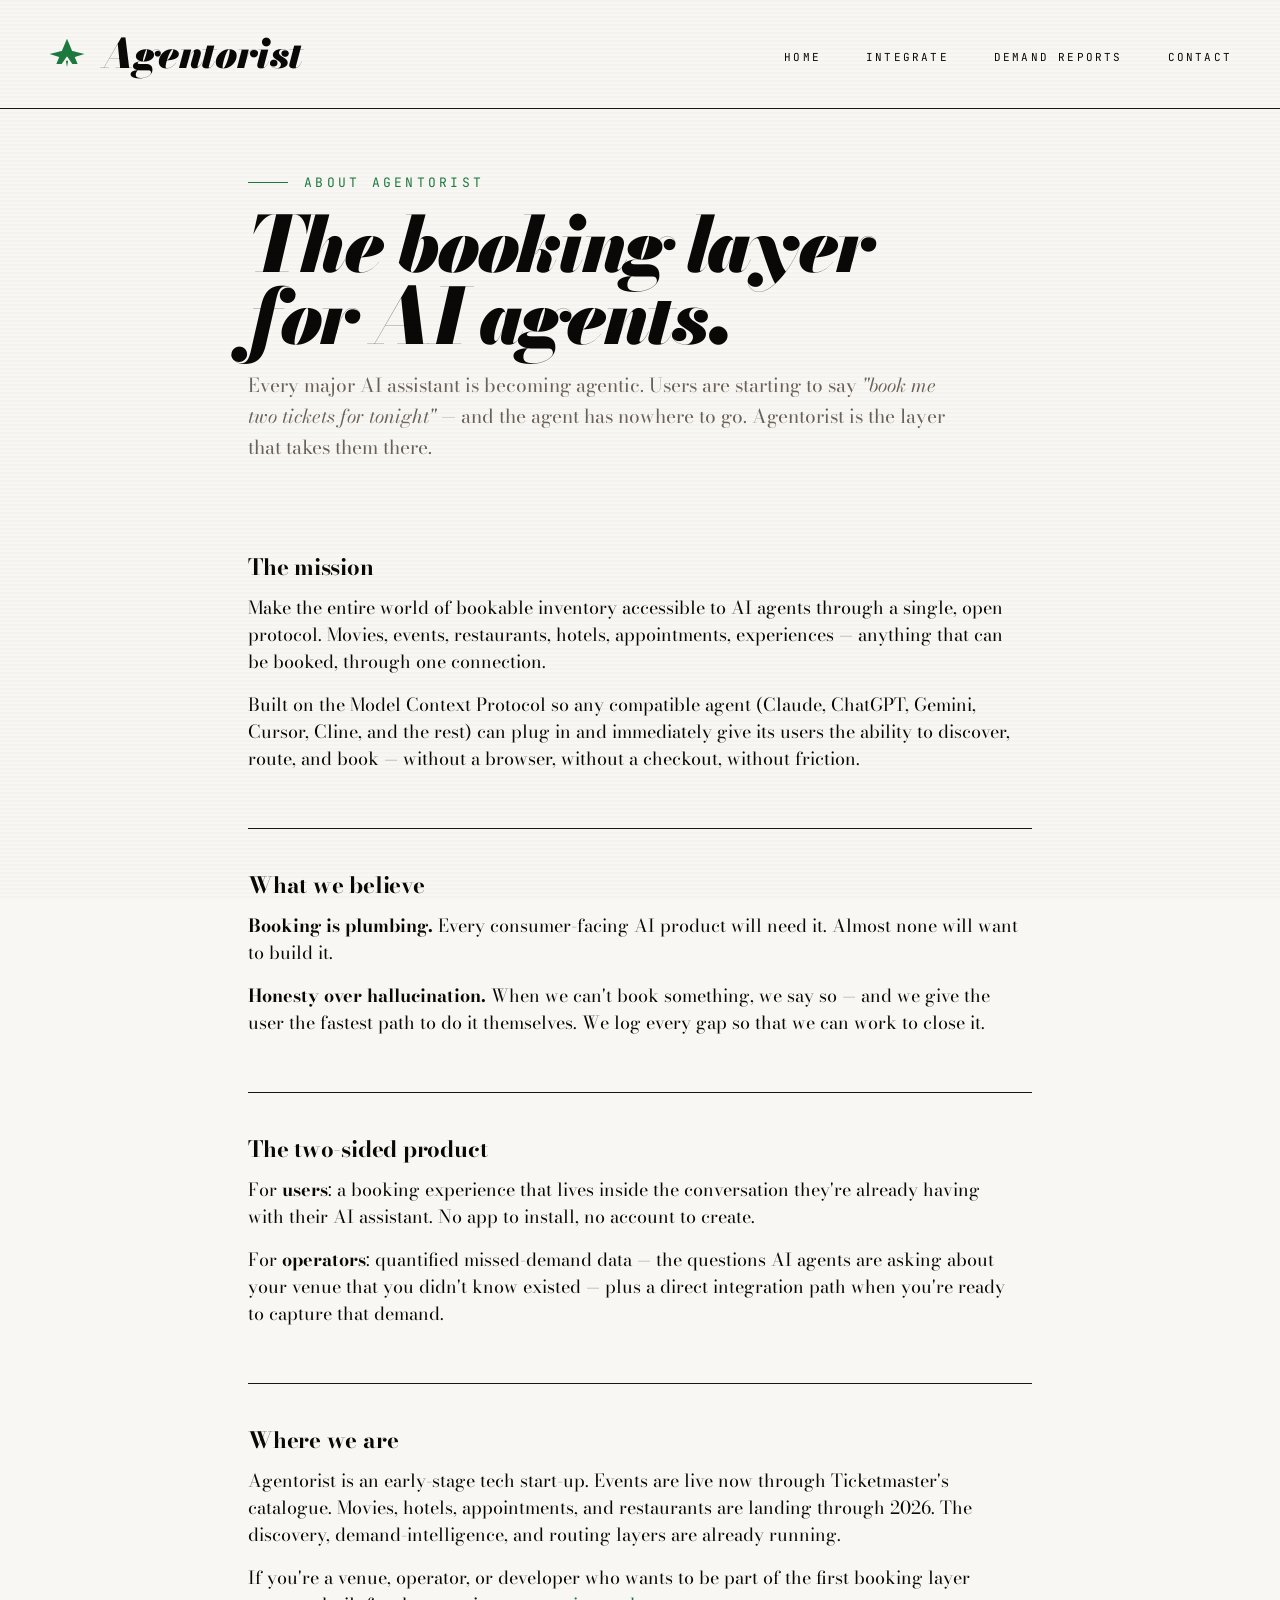
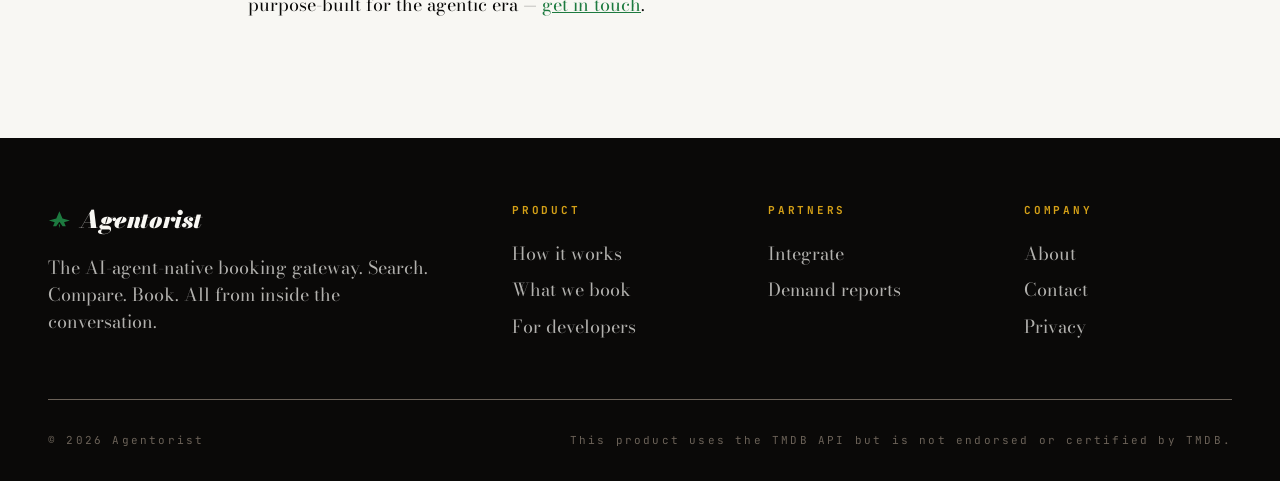
==== about.html @ 30a3c669 "Initial site files" ====
<!DOCTYPE html>
<html lang="en">
<head>
<meta charset="UTF-8">
<meta name="viewport" content="width=device-width, initial-scale=1.0">
<title>About — Agentorist</title>
<meta name="description" content="Agentorist is the booking layer for AI agents. A new tech start-up building the infrastructure between agents and the world's booking economy.">
<link rel="icon" type="image/svg+xml" href="favicon.svg">
<link rel="preconnect" href="https://fonts.googleapis.com">
<link rel="preconnect" href="https://fonts.gstatic.com" crossorigin>
<link href="https://fonts.googleapis.com/css2?family=Bodoni+Moda:ital,opsz,wght@0,6..96,400;0,6..96,700;0,6..96,900;1,6..96,400&family=JetBrains+Mono:wght@400;600&display=swap" rel="stylesheet">
<link rel="stylesheet" href="brand.css">
</head>
<body>

<svg width="0" height="0" style="position:absolute" aria-hidden="true">
  <symbol id="agt-mark" viewBox="0 0 100 100">
    <path fill="currentColor" d="M 50 10 L 63.6 42 L 96 50 L 70.4 58 L 78 76 L 64 76 L 50 56 L 36 76 L 22 76 L 29.6 58 L 4 50 L 36.4 42 Z"/>
    <path fill="currentColor" d="M 28 44 L 72 44 L 72 56 L 28 56 Z"/>
    <path fill="currentColor" d="M 47 68 L 53 68 L 50 84 Z"/>
  </symbol>
</svg>

<header>
  <a class="logo" href="index.html"><svg aria-hidden="true"><use href="#agt-mark"/></svg>Agentorist</a>
  <nav>
    <a href="index.html">Home</a>
    <a href="integrate.html">Integrate</a>
    <a href="data-reports.html">Demand Reports</a>
    <a href="contact.html">Contact</a>
  </nav>
</header>

<div class="page-body">
  <div class="section-label">About Agentorist</div>
  <h1>The booking layer<br><em>for AI agents.</em></h1>
  <p class="lede">
    Every major AI assistant is becoming agentic. Users are starting to say <em>"book me two tickets for tonight"</em> — and the agent has nowhere to go. Agentorist is the layer that takes them there.
  </p>

  <section>
    <h3>The mission</h3>
    <p>
      Make the entire world of bookable inventory accessible to AI agents through a single, open protocol. Movies, events, restaurants, hotels, appointments, experiences — anything that can be booked, through one connection.
    </p>
    <p>
      Built on the Model Context Protocol so any compatible agent (Claude, ChatGPT, Gemini, Cursor, Cline, and the rest) can plug in and immediately give its users the ability to discover, route, and book — without a browser, without a checkout, without friction.
    </p>
  </section>

  <section>
    <h3>What we believe</h3>
    <p>
      <strong>Booking is plumbing.</strong> Every consumer-facing AI product will need it. Almost none will want to build it.
    </p>
    <p>
      <strong>Honesty over hallucination.</strong> When we can't book something, we say so — and we give the user the fastest path to do it themselves. We log every gap so that we can work to close it.
    </p>
  </section>

  <section>
    <h3>The two-sided product</h3>
    <p>
      For <strong>users</strong>: a booking experience that lives inside the conversation they're already having with their AI assistant. No app to install, no account to create.
    </p>
    <p>
      For <strong>operators</strong>: quantified missed-demand data — the questions AI agents are asking about your venue that you didn't know existed — plus a direct integration path when you're ready to capture that demand.
    </p>
  </section>

  <section>
    <h3>Where we are</h3>
    <p>
      Agentorist is an early-stage tech start-up. Events are live now through Ticketmaster's catalogue. Movies, hotels, appointments, and restaurants are landing through 2026. The discovery, demand-intelligence, and routing layers are already running.
    </p>
    <p>
      If you're a venue, operator, or developer who wants to be part of the first booking layer purpose-built for the agentic era — <a href="contact.html">get in touch</a>.
    </p>
  </section>
</div>

<footer>
  <div class="footer-grid">
    <div>
      <div class="logo footer-logo"><svg aria-hidden="true"><use href="#agt-mark"/></svg>Agentorist</div>
      <p class="footer-tagline">The AI-agent-native booking gateway. Search. Compare. Book. All from inside the conversation.</p>
    </div>
    <div>
      <h4>Product</h4>
      <a href="index.html#how">How it works</a>
      <a href="index.html#verticals">What we book</a>
      <a href="index.html#developers">For developers</a>
    </div>
    <div>
      <h4>Partners</h4>
      <a href="integrate.html">Integrate</a>
      <a href="data-reports.html">Demand reports</a>
    </div>
    <div>
      <h4>Company</h4>
      <a href="about.html">About</a>
      <a href="contact.html">Contact</a>
      <a href="privacy.html">Privacy</a>
    </div>
  </div>
  <div class="colophon">
    <span>© 2026 Agentorist</span>
    <span>This product uses the TMDB API but is not endorsed or certified by TMDB.</span>
  </div>
</footer>

</body>
</html>
---- brand.css ----
/* Agentorist shared brand styles.
   Imported by every page in /site so the header, footer, typography, and
   colour palette stay consistent. Page-specific styles live inline in each
   HTML file. */

:root {
  --ink: #0a0908;
  --paper: #f8f7f3;          /* less off-white, between cream and pure white */
  --forest: #1d7a3f;         /* primary brand accent — brighter forest */
  --gold: #d4a017;
  --line: #1a1614;
  --muted: #6b6258;
}

* { box-sizing: border-box; margin: 0; padding: 0; }
html, body { background: var(--paper); color: var(--ink); }
body {
  font-family: 'Bodoni Moda', 'Times New Roman', serif;
  font-size: 18px;
  line-height: 1.5;
  overflow-x: hidden;
}

/* Subtle paper-grain overlay */
body::after {
  content: '';
  position: fixed; inset: 0;
  pointer-events: none;
  background-image:
    repeating-linear-gradient(
      0deg,
      transparent 0,
      transparent 2px,
      rgba(0,0,0,0.015) 2px,
      rgba(0,0,0,0.015) 4px
    );
  z-index: 1000;
}

/* Header ------------------------------------------------------------ */
header {
  border-bottom: 1px solid var(--line);
  padding: 1.5rem 3rem;
  display: flex;
  justify-content: space-between;
  align-items: center;
}
.logo {
  font-weight: 900;
  font-size: 1.5rem;
  letter-spacing: -0.02em;
  font-style: italic;
  display: inline-flex;
  align-items: center;
  gap: 0.4em;
  color: var(--ink);
  text-decoration: none;
}
header .logo { font-size: 2.5rem; }
.logo svg {
  width: 0.95em;
  height: 0.95em;
  color: var(--forest);
  flex-shrink: 0;
}
nav a {
  color: var(--ink);
  text-decoration: none;
  margin-left: 2.5rem;
  font-family: 'JetBrains Mono', monospace;
  font-size: 11px;
  letter-spacing: 0.2em;
  text-transform: uppercase;
  border-bottom: 1px solid transparent;
  padding-bottom: 2px;
  transition: border-color 0.2s;
}
nav a:hover { border-color: var(--forest); }

/* Section layout --------------------------------------------------- */
section {
  padding: 5rem 3rem;
  border-bottom: 1px solid var(--line);
  max-width: 1400px;
  margin: 0 auto;
}
.section-label {
  font-family: 'JetBrains Mono', monospace;
  font-size: 13px;
  letter-spacing: 0.25em;
  text-transform: uppercase;
  color: var(--forest);
  margin-bottom: 1rem;
  display: flex;
  align-items: center;
  gap: 1rem;
}
.section-label::before {
  content: '';
  width: 40px;
  height: 1px;
  background: var(--forest);
}
h1 {
  font-size: clamp(2.5rem, 6vw, 5rem);
  line-height: 0.95;
  letter-spacing: -0.04em;
  font-weight: 900;
  font-style: italic;
  margin-bottom: 1.5rem;
}
h2 {
  font-size: clamp(2.5rem, 5vw, 4.5rem);
  line-height: 1;
  letter-spacing: -0.03em;
  font-weight: 900;
  font-style: italic;
  margin-bottom: 2rem;
  max-width: 18ch;
}
h3 {
  font-size: 1.4rem;
  font-weight: 700;
  margin-bottom: 0.6rem;
  letter-spacing: -0.01em;
}

p { margin-bottom: 1rem; max-width: 70ch; }
p.lead {
  font-size: 1.25rem;
  line-height: 1.5;
  max-width: 60ch;
}

a { color: var(--forest); }
a:hover { color: var(--ink); }

/* Forms ----------------------------------------------------------- */
.form {
  margin-top: 2.5rem;
  display: grid;
  gap: 1.25rem;
  max-width: 640px;
}
.form .row {
  display: grid;
  gap: 0.5rem;
}
.form .row.row-2 {
  grid-template-columns: 1fr 1fr;
  gap: 1.25rem;
}
@media (max-width: 700px) {
  .form .row.row-2 { grid-template-columns: 1fr; }
}
.form label {
  font-family: 'JetBrains Mono', monospace;
  font-size: 10px;
  letter-spacing: 0.2em;
  text-transform: uppercase;
  color: var(--muted);
}
.form label .req { color: var(--forest); }
.form input,
.form select,
.form textarea {
  font-family: inherit;
  font-size: 1rem;
  padding: 0.75rem 1rem;
  background: transparent;
  border: 1px solid var(--line);
  color: var(--ink);
  width: 100%;
}
.form input:focus,
.form select:focus,
.form textarea:focus {
  outline: none;
  border-color: var(--forest);
}
.form textarea { min-height: 140px; resize: vertical; }
.form .help {
  font-size: 0.85rem;
  color: var(--muted);
  margin-top: 0.2rem;
}
.form .submit-row {
  display: flex;
  align-items: center;
  gap: 1rem;
  margin-top: 0.5rem;
}

/* Buttons --------------------------------------------------------- */
.btn {
  display: inline-block;
  padding: 1rem 2rem;
  font-family: 'JetBrains Mono', monospace;
  font-size: 12px;
  letter-spacing: 0.2em;
  text-transform: uppercase;
  text-decoration: none;
  border: 1px solid var(--ink);
  color: var(--ink);
  background: transparent;
  transition: all 0.2s;
  cursor: pointer;
}
.btn:hover {
  background: var(--ink);
  color: var(--paper);
}
.btn-primary {
  background: var(--forest);
  color: var(--paper);
  border-color: var(--forest);
}
.btn-primary:hover {
  background: var(--ink);
  border-color: var(--ink);
}

/* Callout panel ---------------------------------------------------- */
.callout {
  margin-top: 2.5rem;
  border: 1px solid var(--line);
  border-left: 4px solid var(--forest);
  padding: 2rem 2.5rem;
  display: flex;
  gap: 1.5rem;
  align-items: flex-start;
  background: rgba(0,0,0,0.02);
  max-width: 880px;
}
.callout-icon {
  font-family: 'JetBrains Mono', monospace;
  font-size: 11px;
  letter-spacing: 0.2em;
  text-transform: uppercase;
  color: var(--forest);
  white-space: nowrap;
  padding-top: 0.2rem;
  flex-shrink: 0;
}
.callout p { color: var(--ink); font-size: 1rem; line-height: 1.6; }

/* Footer ---------------------------------------------------------- */
footer {
  background: var(--ink);
  color: var(--paper);
  padding: 4rem 3rem 2rem;
  margin-top: 0;
}
footer .footer-grid {
  display: grid;
  grid-template-columns: 2fr 1fr 1fr 1fr;
  gap: 3rem;
  max-width: 1400px;
  margin: 0 auto;
}
footer h4 {
  font-family: 'JetBrains Mono', monospace;
  font-size: 11px;
  letter-spacing: 0.25em;
  text-transform: uppercase;
  color: var(--gold);
  margin-bottom: 1rem;
}
footer a {
  display: block;
  color: var(--paper);
  text-decoration: none;
  padding: 0.3rem 0;
  opacity: 0.7;
  transition: opacity 0.2s;
}
footer a:hover { opacity: 1; }
footer .colophon {
  max-width: 1400px;
  margin: 3rem auto 0;
  padding-top: 2rem;
  border-top: 1px solid var(--muted);
  font-family: 'JetBrains Mono', monospace;
  font-size: 11px;
  letter-spacing: 0.2em;
  color: var(--muted);
  display: flex;
  justify-content: space-between;
}
footer .footer-logo {
  color: var(--paper);
  margin-bottom: 1rem;
}
footer .footer-tagline {
  opacity: 0.7;
  max-width: 35ch;
}

/* Sub-page content area (for non-landing pages) -------------------- */
.page-body { max-width: 880px; margin: 0 auto; padding: 4rem 3rem; }
.page-body h1 { margin-bottom: 1rem; }
.page-body .lede {
  font-size: 1.2rem;
  line-height: 1.6;
  color: var(--muted);
  margin-bottom: 3rem;
  max-width: 60ch;
}
.page-body section {
  padding: 2.5rem 0;
  border-bottom: 1px solid var(--line);
  max-width: none;
}
.page-body section:last-of-type { border-bottom: none; }

/* Responsive ------------------------------------------------------- */
@media (max-width: 800px) {
  header { padding: 1rem 1.5rem; flex-wrap: wrap; gap: 1rem; }
  nav a { margin-left: 0; margin-right: 1.5rem; }
  section { padding: 3rem 1.5rem; }
  .page-body { padding: 2.5rem 1.5rem; }
  footer { padding: 3rem 1.5rem 1.5rem; }
  footer .footer-grid { grid-template-columns: 1fr 1fr; gap: 2rem; }
  footer .colophon { flex-direction: column; gap: 1rem; }
}
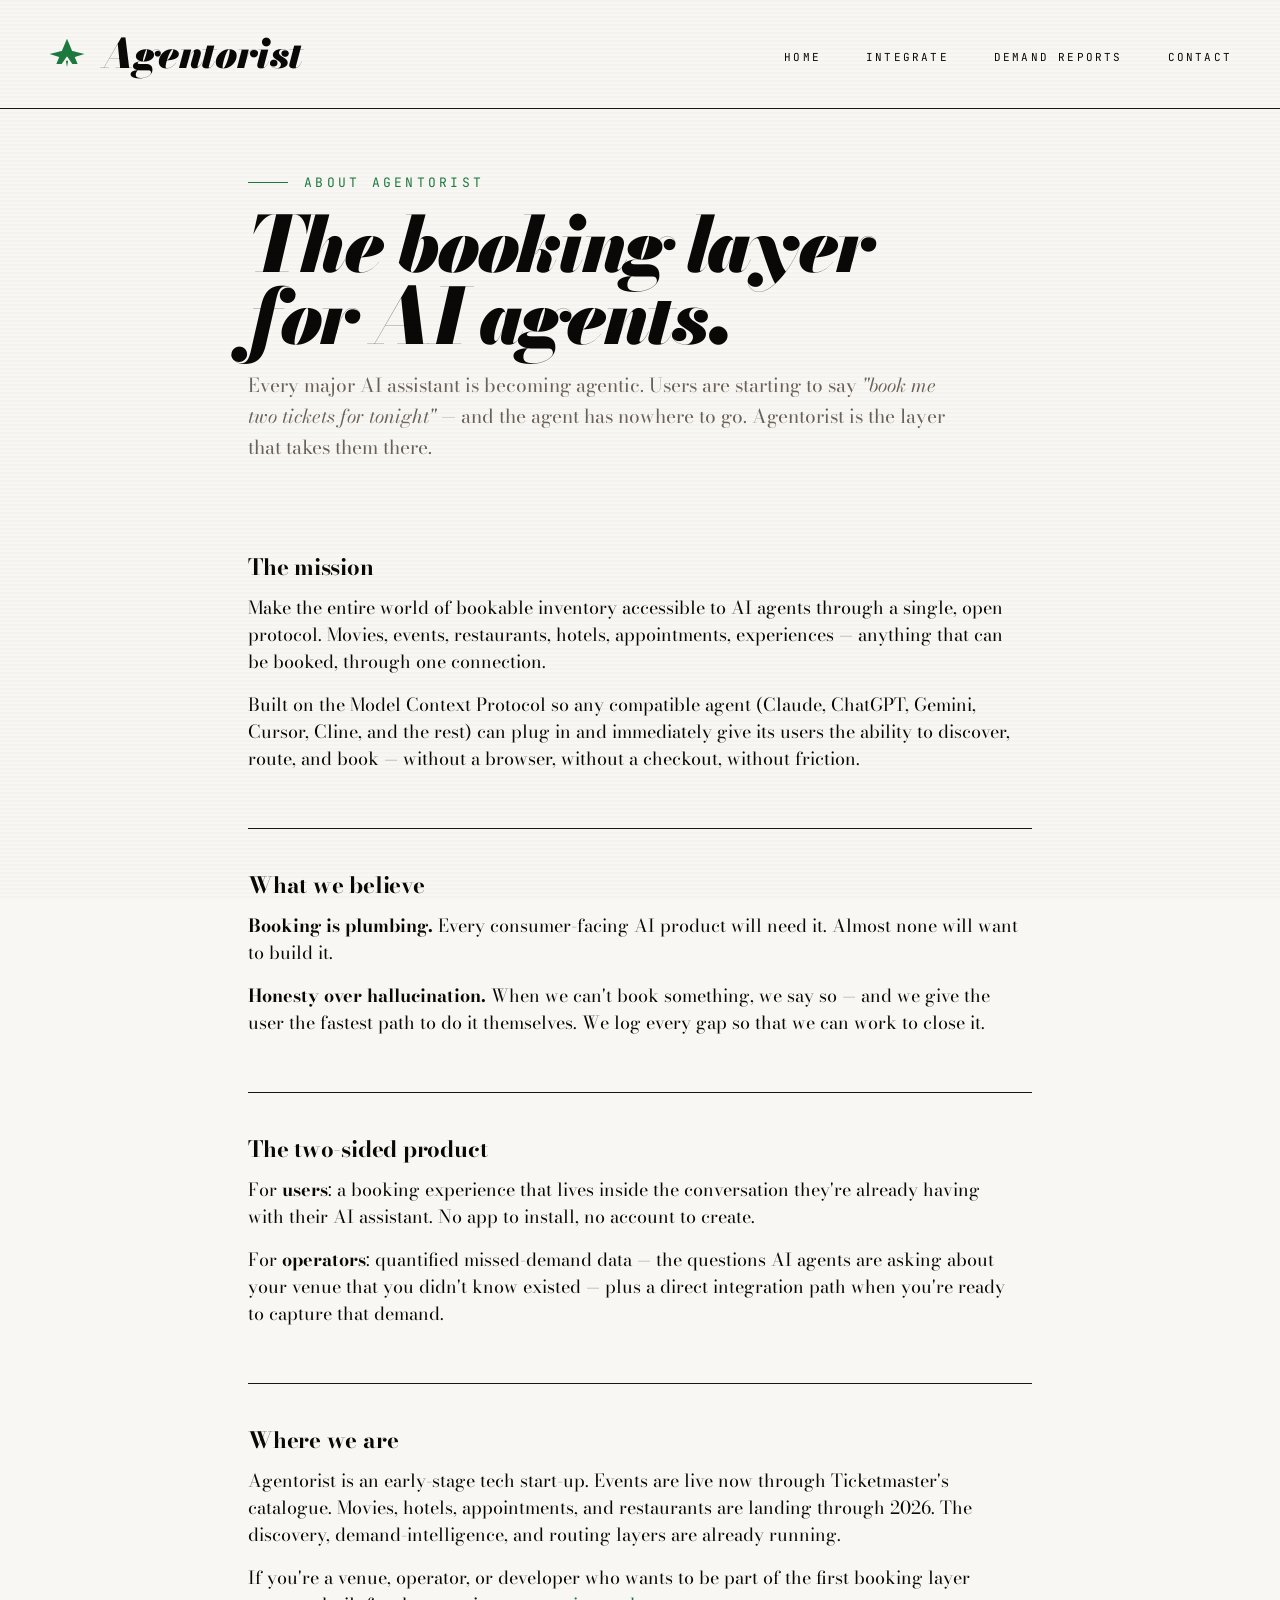
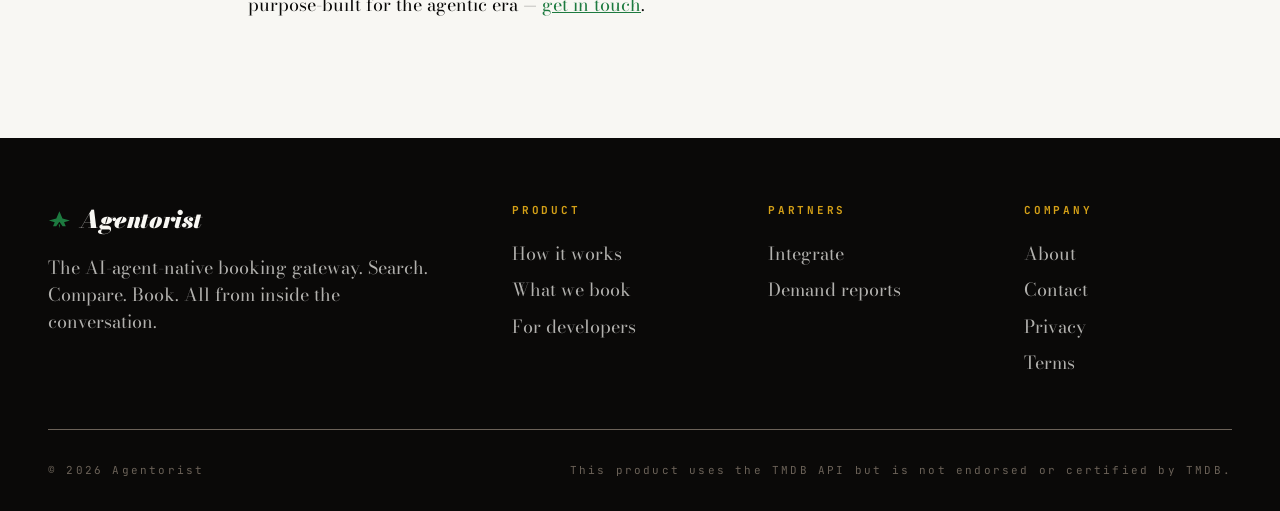
==== commit f797774f: "Add Terms of Service page and link in all footers" ====
--- a/about.html
+++ b/about.html
@@ -101,6 +101,7 @@
       <a href="about.html">About</a>
       <a href="contact.html">Contact</a>
       <a href="privacy.html">Privacy</a>
+      <a href="terms.html">Terms</a>
     </div>
   </div>
   <div class="colophon">
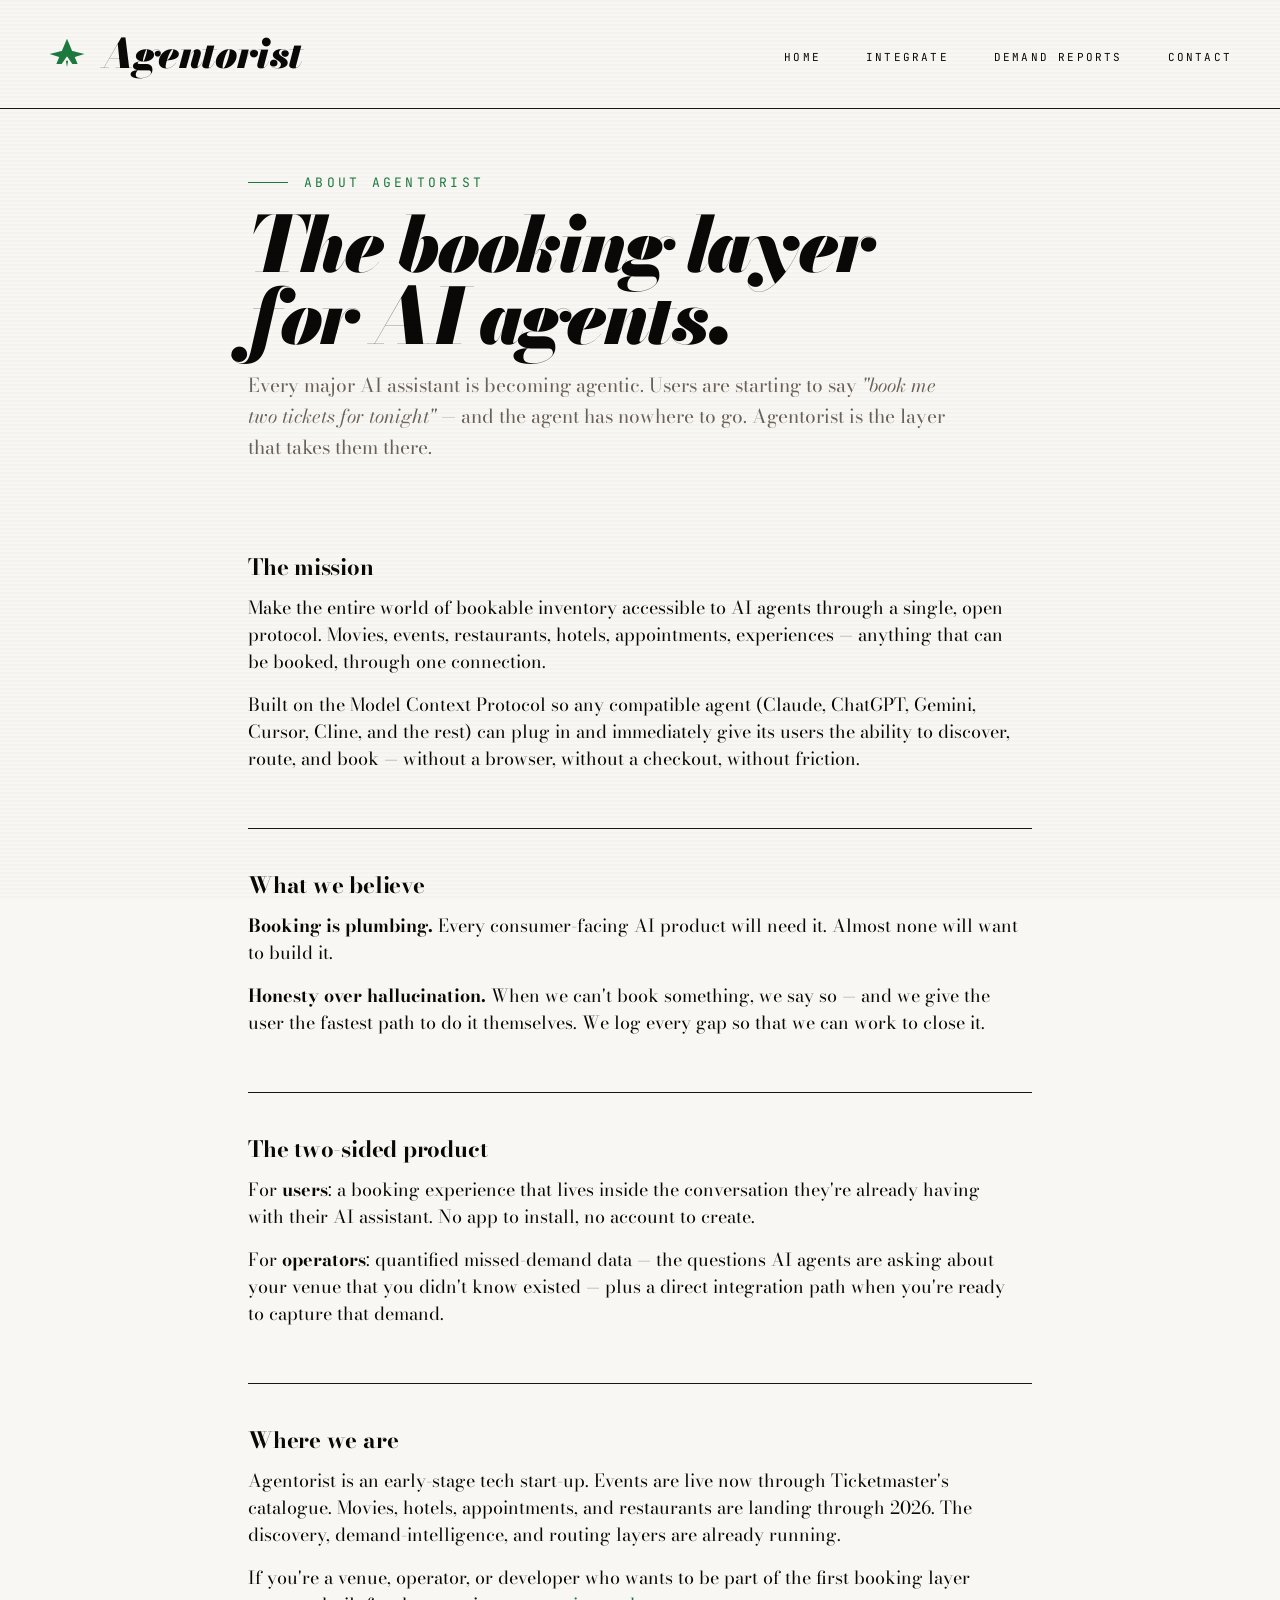
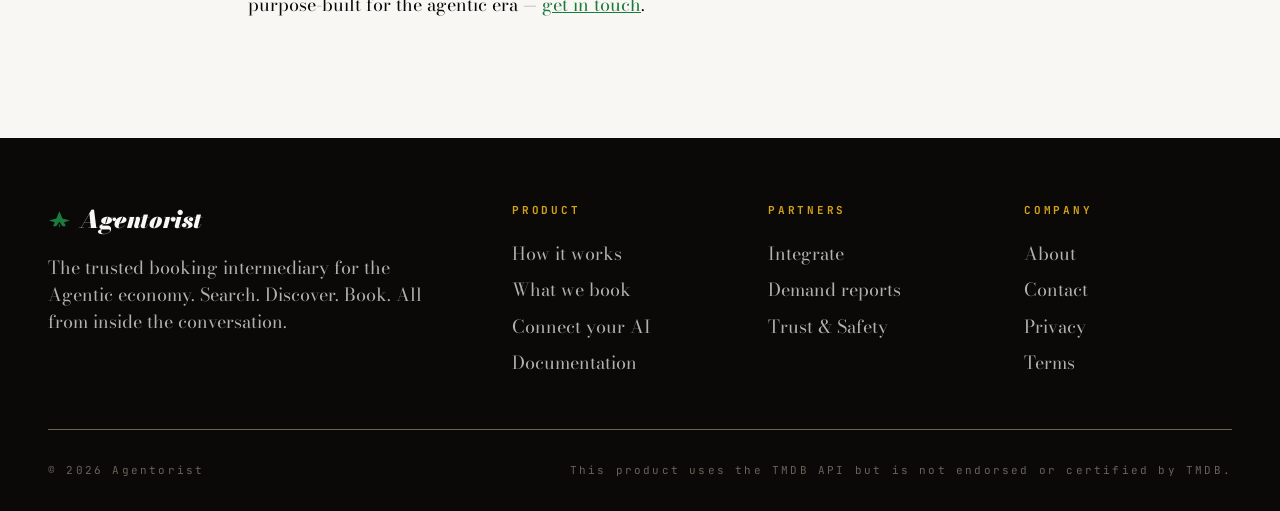
==== commit 0d3b5f89: "Standardise footer across all pages: consistent Connect + Trust & Safety nav, new tagline" ====
--- a/about.html
+++ b/about.html
@@ -83,18 +83,20 @@
   <div class="footer-grid">
     <div>
       <div class="logo footer-logo"><svg aria-hidden="true"><use href="#agt-mark"/></svg>Agentorist</div>
-      <p class="footer-tagline">The AI-agent-native booking gateway. Search. Compare. Book. All from inside the conversation.</p>
+      <p class="footer-tagline">The trusted booking intermediary for the Agentic economy. Search. Discover. Book. All from inside the conversation.</p>
     </div>
     <div>
       <h4>Product</h4>
       <a href="index.html#how">How it works</a>
       <a href="index.html#verticals">What we book</a>
-      <a href="index.html#developers">For developers</a>
+      <a href="connect.html">Connect your AI</a>
+      <a href="docs.html">Documentation</a>
     </div>
     <div>
       <h4>Partners</h4>
       <a href="integrate.html">Integrate</a>
       <a href="data-reports.html">Demand reports</a>
+      <a href="security.html">Trust &amp; Safety</a>
     </div>
     <div>
       <h4>Company</h4>
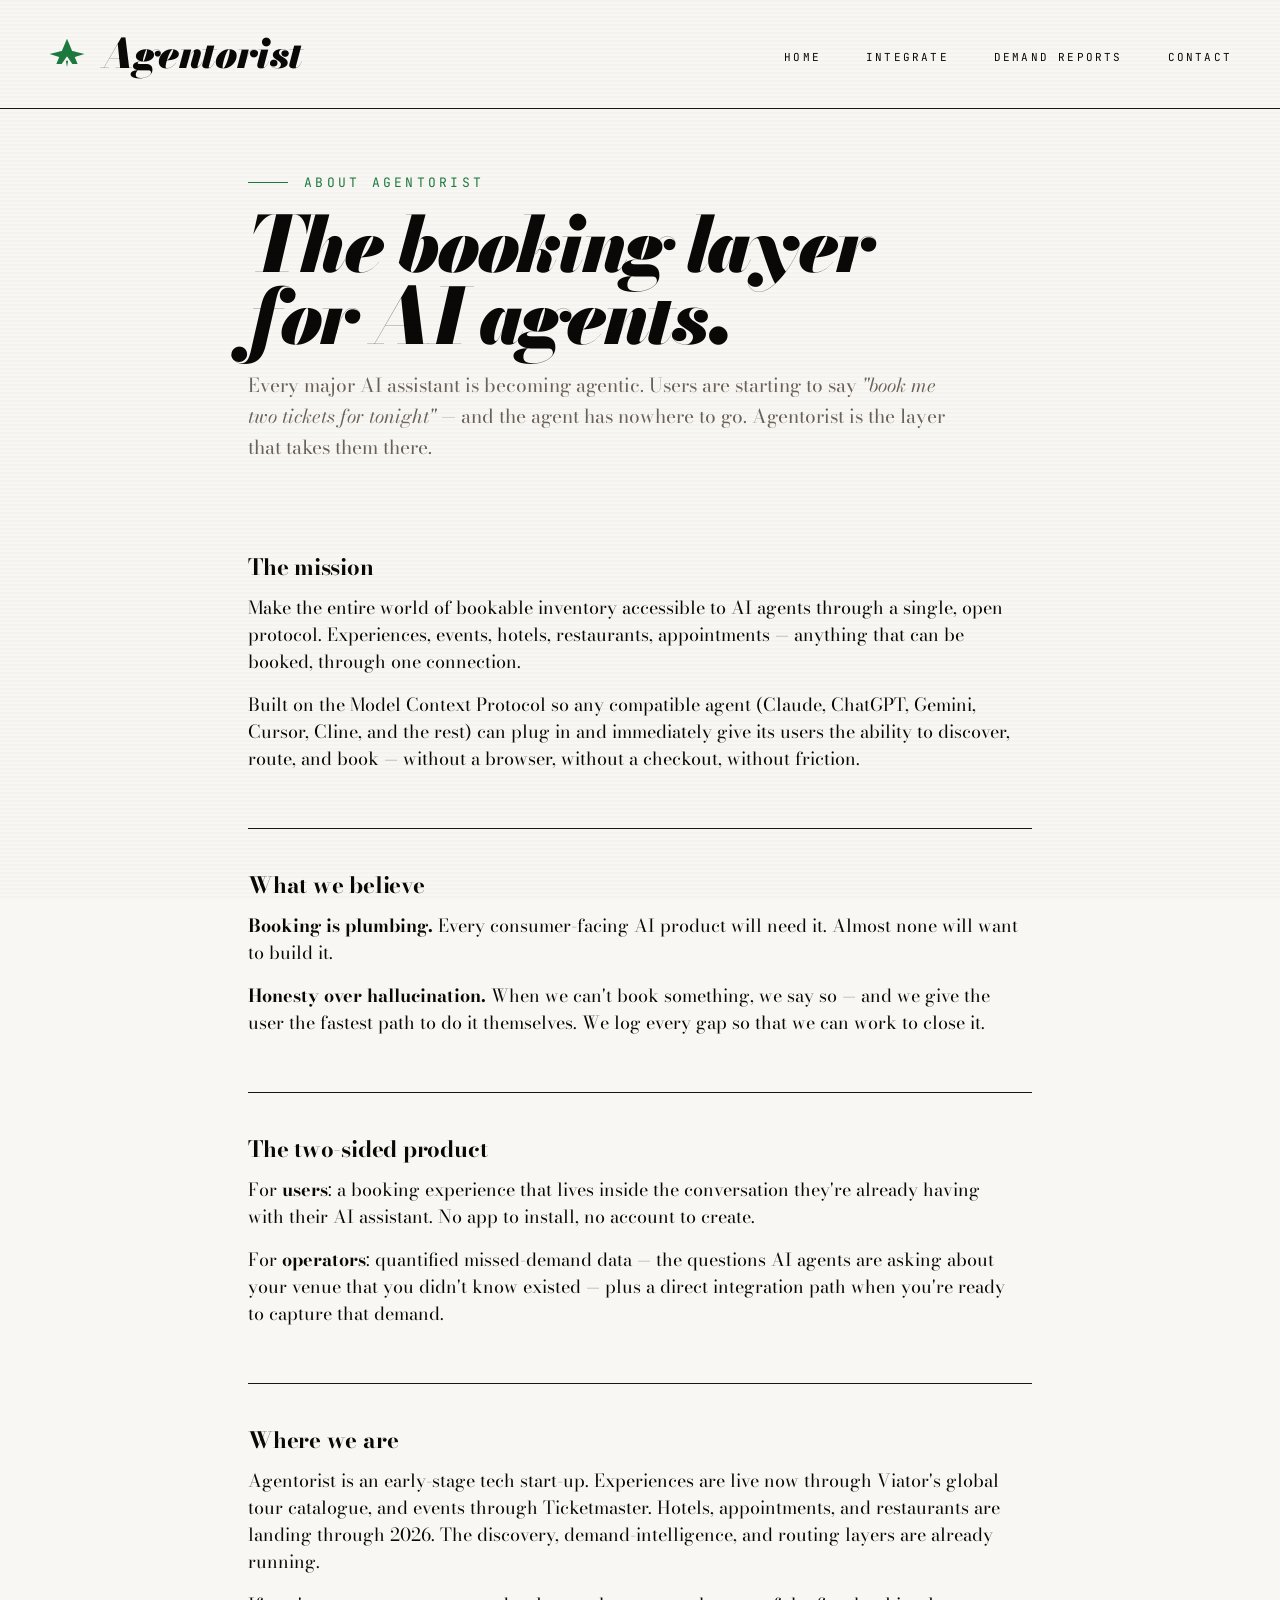
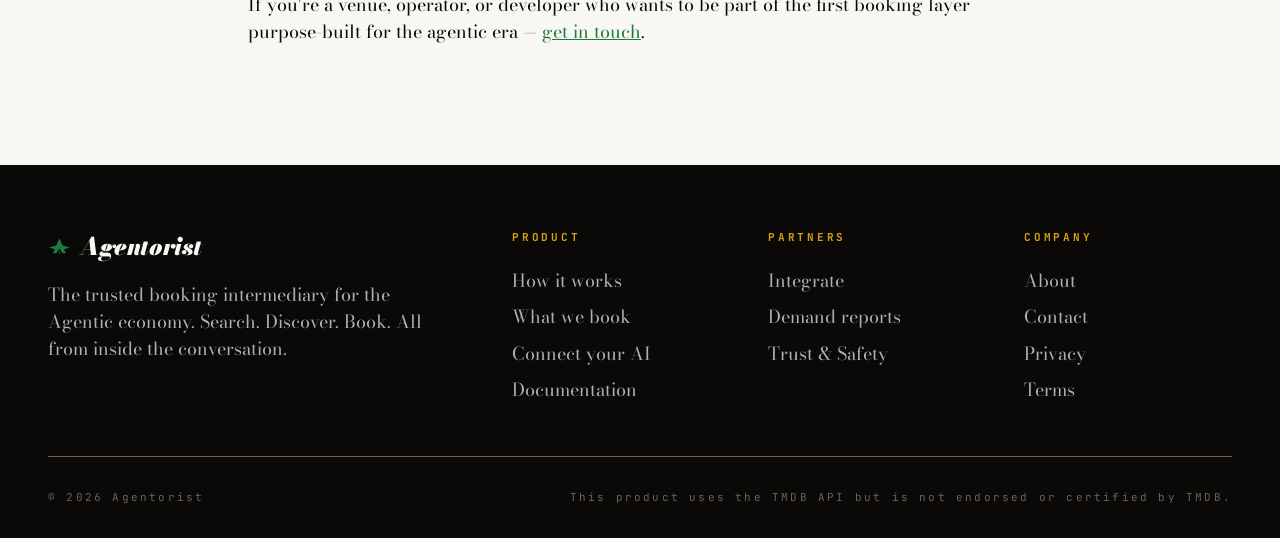
==== commit 87c14e71: "site: experiences live and first; drop movies promise Promotion of yesterday's dev-site change. Vert" ====
--- a/about.html
+++ b/about.html
@@ -41,7 +41,7 @@
   <section>
     <h3>The mission</h3>
     <p>
-      Make the entire world of bookable inventory accessible to AI agents through a single, open protocol. Movies, events, restaurants, hotels, appointments, experiences — anything that can be booked, through one connection.
+      Make the entire world of bookable inventory accessible to AI agents through a single, open protocol. Experiences, events, hotels, restaurants, appointments — anything that can be booked, through one connection.
     </p>
     <p>
       Built on the Model Context Protocol so any compatible agent (Claude, ChatGPT, Gemini, Cursor, Cline, and the rest) can plug in and immediately give its users the ability to discover, route, and book — without a browser, without a checkout, without friction.
@@ -71,7 +71,7 @@
   <section>
     <h3>Where we are</h3>
     <p>
-      Agentorist is an early-stage tech start-up. Events are live now through Ticketmaster's catalogue. Movies, hotels, appointments, and restaurants are landing through 2026. The discovery, demand-intelligence, and routing layers are already running.
+      Agentorist is an early-stage tech start-up. Experiences are live now through Viator's global tour catalogue, and events through Ticketmaster. Hotels, appointments, and restaurants are landing through 2026. The discovery, demand-intelligence, and routing layers are already running.
     </p>
     <p>
       If you're a venue, operator, or developer who wants to be part of the first booking layer purpose-built for the agentic era — <a href="contact.html">get in touch</a>.
--- a/brand.css
+++ b/brand.css
@@ -323,3 +323,14 @@
   footer .footer-grid { grid-template-columns: 1fr 1fr; gap: 2rem; }
   footer .colophon { flex-direction: column; gap: 1rem; }
 }
+
+/* Overflow safety -------------------------------------------------- */
+/* Stops long URLs, file paths, code tokens and media from widening
+   the layout on narrow screens (the mobile horizontal-scroll bug).
+   Site-wide: applies to every page that links brand.css.            */
+html { overflow-x: hidden; }
+img, video, iframe { max-width: 100%; height: auto; }
+p, li, h1, h2, h3, h4, a, td, dd, figcaption, blockquote, .lede {
+  overflow-wrap: break-word;
+}
+code { overflow-wrap: anywhere; word-break: break-word; }
